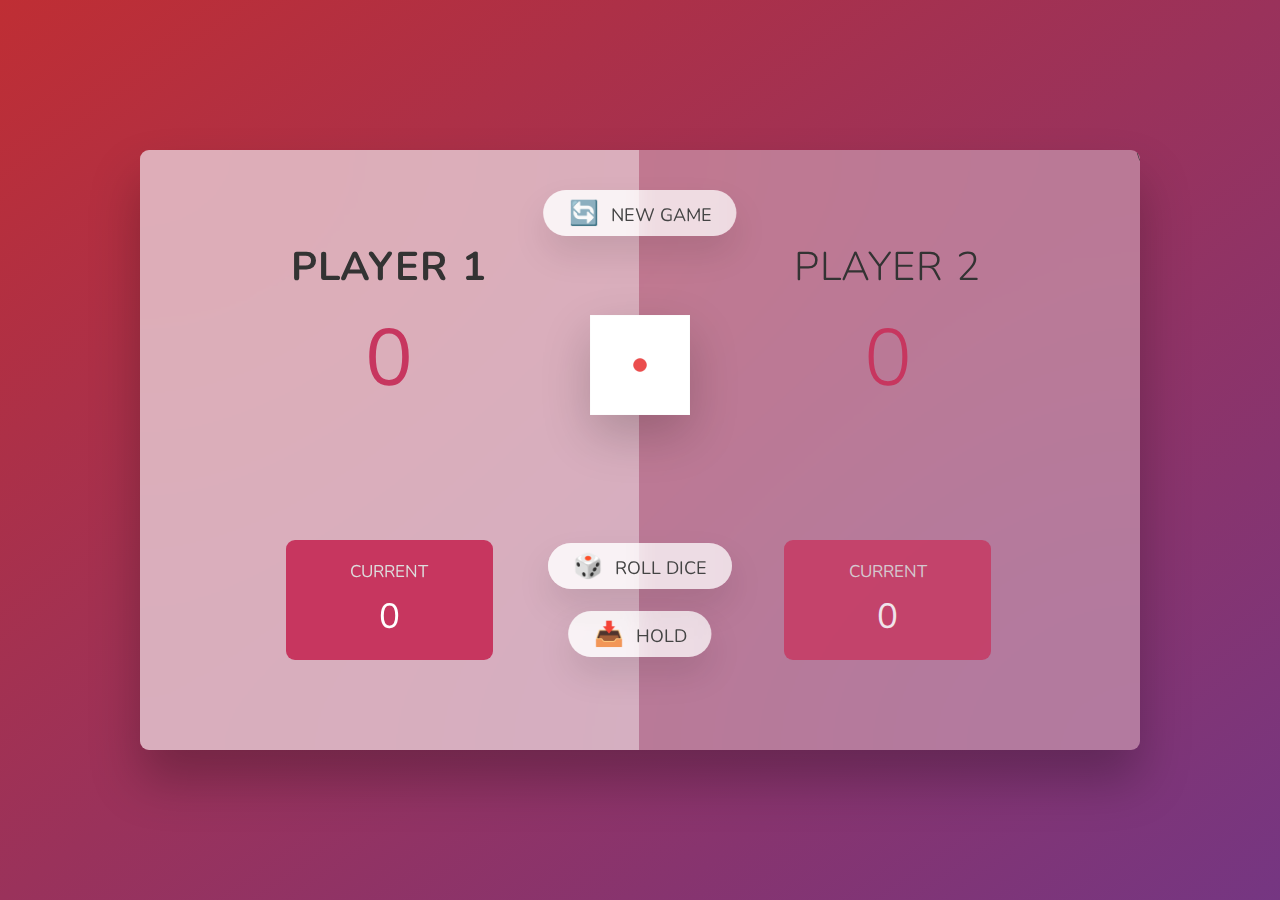
==== index.html @ 2d9cdad0 "fix:- Corrected the error where sum is added if die is rolled 1" ====
<!DOCTYPE html>
<html lang="en">
  <head>
    <meta charset="UTF-8" />
    <meta name="viewport" content="width=device-width, initial-scale=1.0" />
    <meta http-equiv="X-UA-Compatible" content="ie=edge" />
    <link rel="stylesheet" href="style.css" />
    <title>Pig Game</title>
  </head>
  <body>
    <main>
      <section class="player player--0 player--active">
        <h2 class="name" id="name--0">Player 1</h2>
        <p class="score" id="score--0">0</p>
        <div class="current">
          <p class="current-label">Current</p>
          <p class="current-score" id="current--0">0</p>
        </div>
      </section>
      <section class="player player--1">
        <h2 class="name" id="name--1">Player 2</h2>
        <p class="score" id="score--1">0</p>
        <div class="current">
          <p class="current-label">Current</p>
          <p class="current-score" id="current--1">0</p>
        </div>
      </section>

      <img src="dice-1.png" alt="Playing dice" class="dice" id="dice-img" />
      <button class="btn btn--new" onclick="restart()">🔄 New game</button>

      <button class="btn btn--roll" onclick="randomNumber()">
        🎲 Roll dice
      </button>
      <button class="btn btn--hold" onclick="HoldCurrentStored()">
        📥 Hold
      </button>
      \
    </main>
    <script src="script.js"></script>
  </body>
</html>
---- style.css ----
@import url('https://fonts.googleapis.com/css2?family=Nunito&display=swap');
/* dev-commit */
* {
  margin: 0;
  padding: 0;
  box-sizing: inherit;
}

html {
  font-size: 62.5%;
  box-sizing: border-box;
}

body {
  font-family: 'Nunito', sans-serif;
  font-weight: 400;
  height: 100vh;
  color: #333;
  background-image: linear-gradient(to top left, #753682 0%, #bf2e34 100%);
  display: flex;
  align-items: center;
  justify-content: center;
}

/* LAYOUT */
main {
  position: relative;
  width: 100rem;
  height: 60rem;
  background-color: rgba(255, 255, 255, 0.35);
  backdrop-filter: blur(200px);
  filter: blur();
  box-shadow: 0 3rem 5rem rgba(0, 0, 0, 0.25);
  border-radius: 9px;
  overflow: hidden;
  display: flex;
}

.player {
  flex: 50%;
  padding: 9rem;
  display: flex;
  flex-direction: column;
  align-items: center;
  transition: all 0.75s;
}

/* ELEMENTS */
.name {
  position: relative;
  font-size: 4rem;
  text-transform: uppercase;
  letter-spacing: 1px;
  word-spacing: 2px;
  font-weight: 300;
  margin-bottom: 1rem;
}

.score {
  font-size: 8rem;
  font-weight: 300;
  color: #c7365f;
  margin-bottom: auto;
}

.player--active {
  background-color: rgba(255, 255, 255, 0.4);
}
.player--active .name {
  font-weight: 700;
}
.player--active .score {
  font-weight: 400;
}

.player--active .current {
  opacity: 1;
}

.current {
  background-color: #c7365f;
  opacity: 0.8;
  border-radius: 9px;
  color: #fff;
  width: 65%;
  padding: 2rem;
  text-align: center;
  transition: all 0.75s;
}

.current-label {
  text-transform: uppercase;
  margin-bottom: 1rem;
  font-size: 1.7rem;
  color: #ddd;
}

.current-score {
  font-size: 3.5rem;
}

/* ABSOLUTE POSITIONED ELEMENTS */
.btn {
  position: absolute;
  left: 50%;
  transform: translateX(-50%);
  color: #444;
  background: none;
  border: none;
  font-family: inherit;
  font-size: 1.8rem;
  text-transform: uppercase;
  cursor: pointer;
  font-weight: 400;
  transition: all 0.2s;

  background-color: white;
  background-color: rgba(255, 255, 255, 0.6);
  backdrop-filter: blur(10px);

  padding: 0.7rem 2.5rem;
  border-radius: 50rem;
  box-shadow: 0 1.75rem 3.5rem rgba(0, 0, 0, 0.1);
}

.btn::first-letter {
  font-size: 2.4rem;
  display: inline-block;
  margin-right: 0.7rem;
}

.btn--new {
  top: 4rem;
}
.btn--roll {
  top: 39.3rem;
}
.btn--hold {
  top: 46.1rem;
}

.btn:active {
  transform: translate(-50%, 3px);
  box-shadow: 0 1rem 2rem rgba(0, 0, 0, 0.15);
}

.btn:focus {
  outline: none;
}

.dice {
  position: absolute;
  left: 50%;
  top: 16.5rem;
  transform: translateX(-50%);
  height: 10rem;
  box-shadow: 0 2rem 5rem rgba(0, 0, 0, 0.2);
}

.player--winner {
  background-color: #2f2f2f;
}

.player--winner .name {
  font-weight: 700;
  color: #c7365f;
}
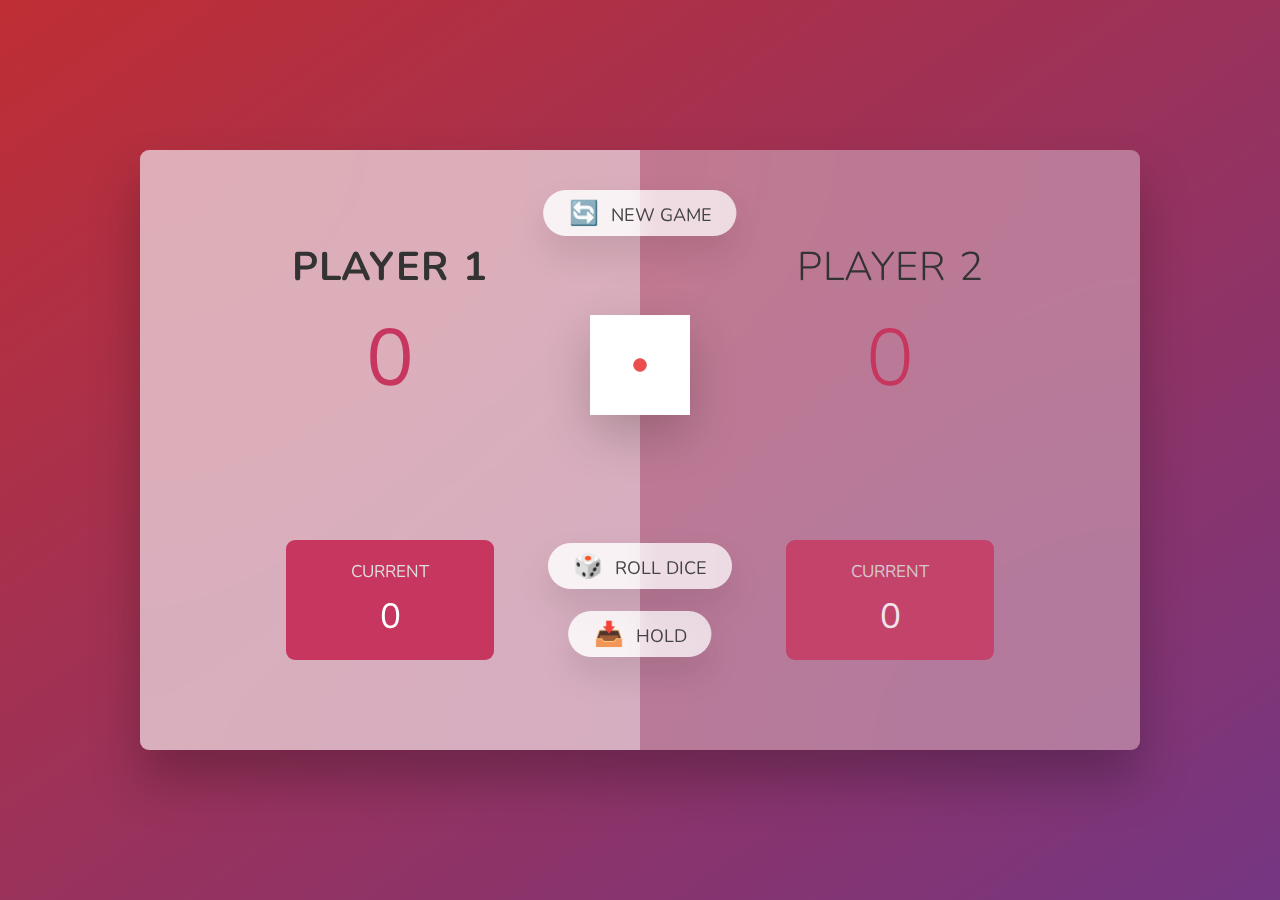
==== commit 3e4625b7: "Feat The colour of the player will be changed when the hold button is clicked and when 1 is rolled" ====
--- a/index.html
+++ b/index.html
@@ -35,7 +35,6 @@
       <button class="btn btn--hold" onclick="HoldCurrentStored()">
         📥 Hold
       </button>
-      \
     </main>
     <script src="script.js"></script>
   </body>
--- a/style.css
+++ b/style.css
@@ -64,7 +64,7 @@
 }
 
 .player--active {
-  background-color: rgba(255, 255, 255, 0.4);
+  background-color:rgba(255, 255, 255, 0.4);
 }
 .player--active .name {
   font-weight: 700;
@@ -165,3 +165,4 @@
   font-weight: 700;
   color: #c7365f;
 }
+
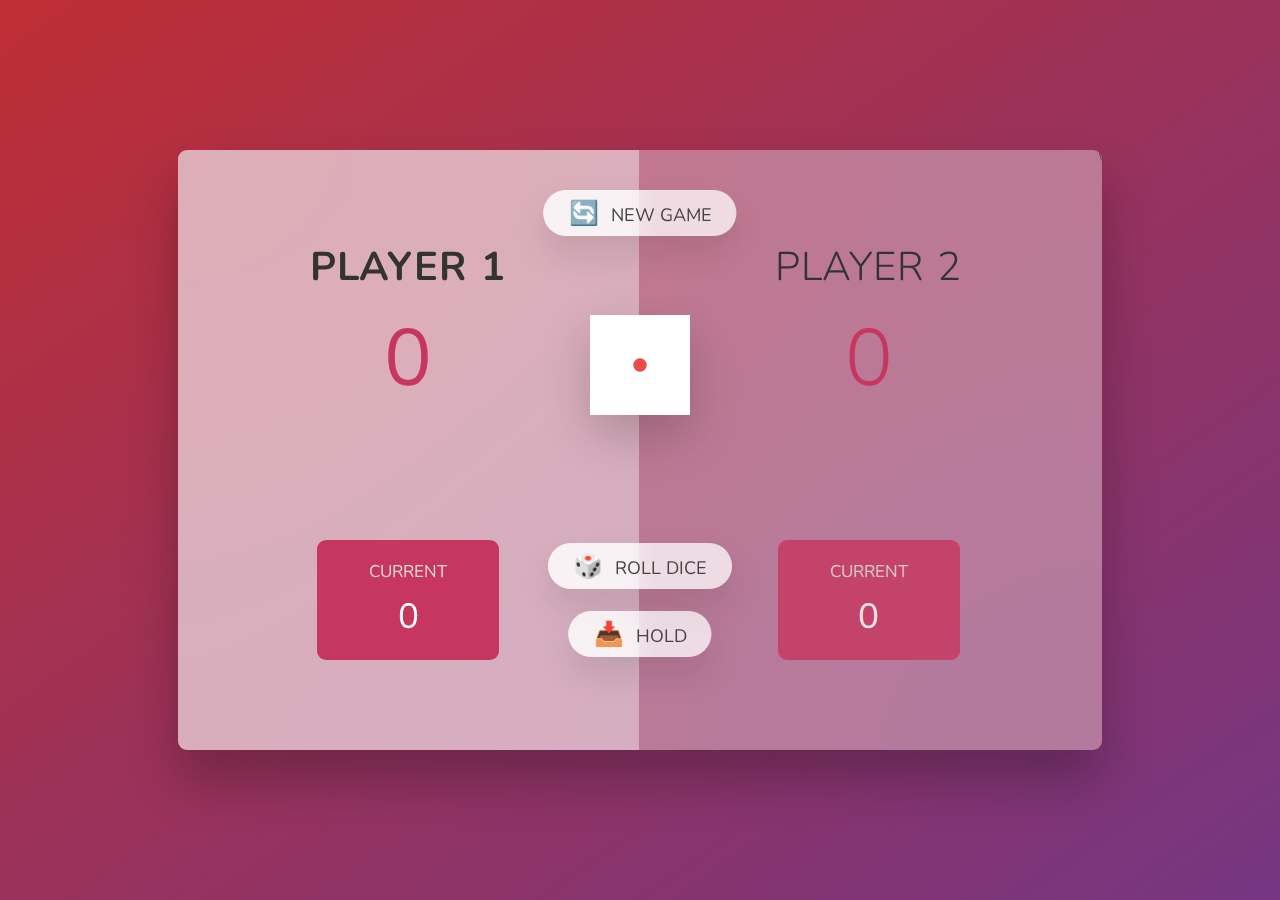
==== commit 47b06089: "feat-added progress bar" ====
--- a/index.html
+++ b/index.html
@@ -8,6 +8,9 @@
     <title>Pig Game</title>
   </head>
   <body>
+    <section class="player--0 progressbar">
+      <div class="progress" id="progress-bar-0"></div>
+    </section>
     <main>
       <section class="player player--0 player--active">
         <h2 class="name" id="name--0">Player 1</h2>
@@ -35,7 +38,11 @@
       <button class="btn btn--hold" onclick="HoldCurrentStored()">
         📥 Hold
       </button>
+      \
     </main>
+    <section class="player--1 progressbar">
+      <div class="progress" id="progress-bar-1"></div>
+    </section>
     <script src="script.js"></script>
   </body>
 </html>
--- a/style.css
+++ b/style.css
@@ -62,9 +62,45 @@
   color: #c7365f;
   margin-bottom: auto;
 }
+.progressbar {
+  width: 15%;
+  height: 100%;
+  display: flex;
+  align-items: flex-end;
+}
+.progress {
+  width: 100%;
+  background-color: #f47c7c;
+  height: 0%;
+  transition: height 0.7s ease-in-out;
+}
+
+@keyframes wave {
+  0%,
+  100% {
+    height: 2%; /* Set the minimum height of the wave */
+  }
+  50% {
+    height: 5%; /* Set the maximum height of the wave */
+  }
+}
+#progress-bar-0 {
+  width: 15%;
+  height: 0%;
+  position: absolute;
+  left: 0;
+}
+
+#progress-bar-1 {
+  width: 14%;
+  height: 0%;
+  position: absolute;
+  right: 0;
+  z-index: -5;
+}
 
 .player--active {
-  background-color:rgba(255, 255, 255, 0.4);
+  background-color: rgba(255, 255, 255, 0.4);
 }
 .player--active .name {
   font-weight: 700;
@@ -165,4 +201,3 @@
   font-weight: 700;
   color: #c7365f;
 }
-
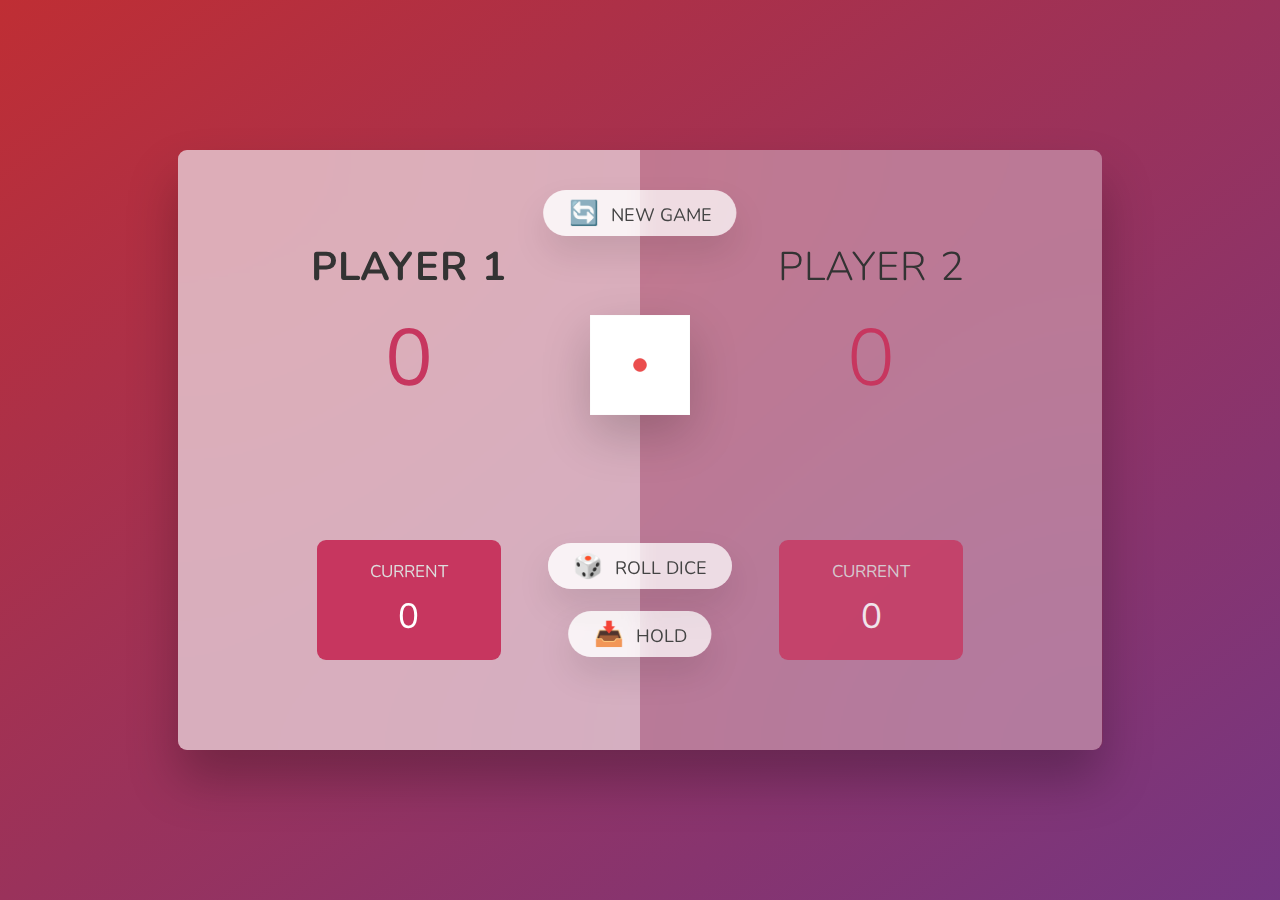
==== commit 8228767a: "feat:- added transition, login and progress bar" ====
--- a/index.html
+++ b/index.html
@@ -38,7 +38,6 @@
       <button class="btn btn--hold" onclick="HoldCurrentStored()">
         📥 Hold
       </button>
-      \
     </main>
     <section class="player--1 progressbar">
       <div class="progress" id="progress-bar-1"></div>
--- a/style.css
+++ b/style.css
@@ -62,6 +62,8 @@
   color: #c7365f;
   margin-bottom: auto;
 }
+
+
 .progressbar {
   width: 15%;
   height: 100%;
@@ -75,15 +77,6 @@
   transition: height 0.7s ease-in-out;
 }
 
-@keyframes wave {
-  0%,
-  100% {
-    height: 2%; /* Set the minimum height of the wave */
-  }
-  50% {
-    height: 5%; /* Set the maximum height of the wave */
-  }
-}
 #progress-bar-0 {
   width: 15%;
   height: 0%;
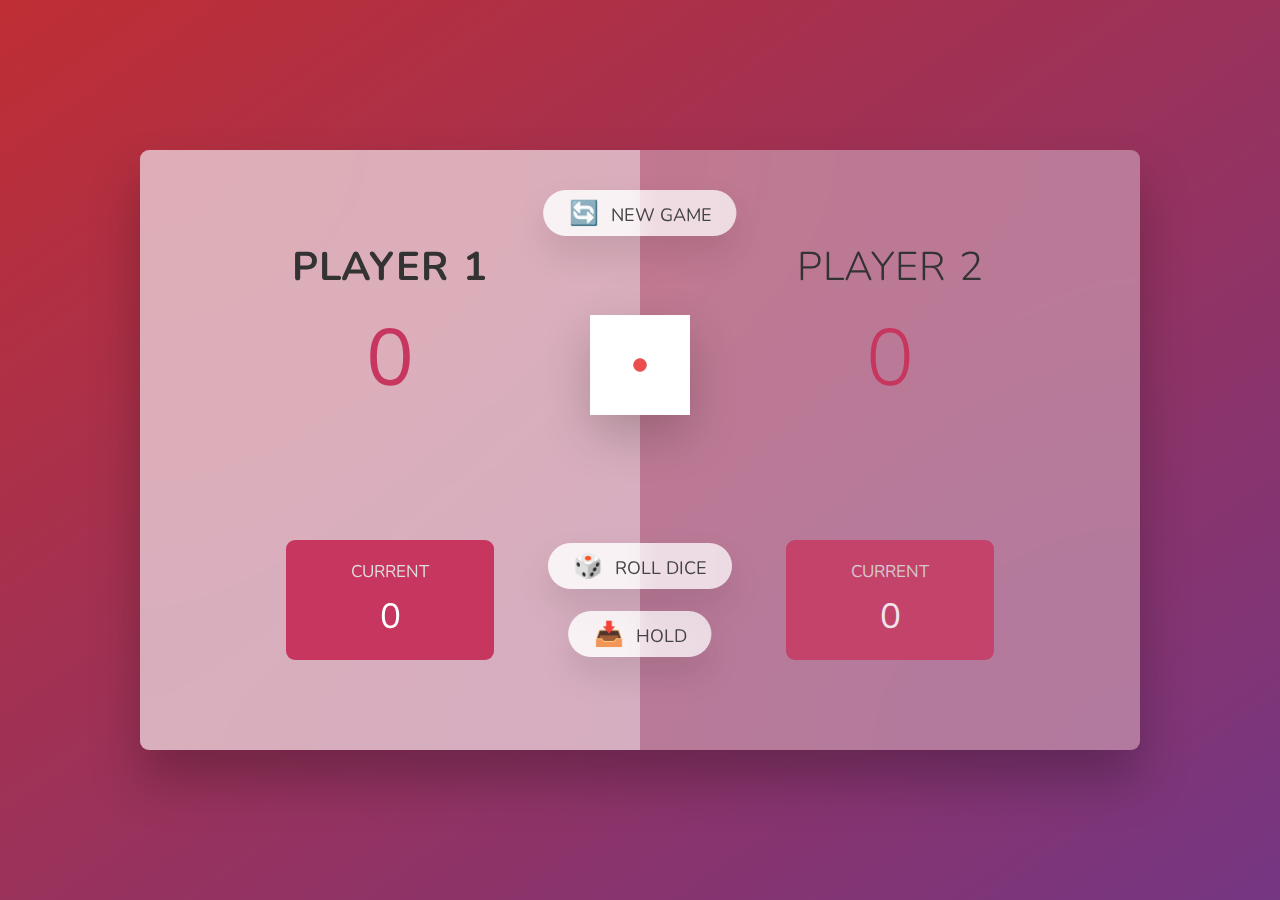
==== commit 0bd8c16f: "fix:- corrected some errors related to coloring" ====
--- a/index.html
+++ b/index.html
@@ -8,9 +8,9 @@
     <title>Pig Game</title>
   </head>
   <body>
-    <section class="player--0 progressbar">
+    <!-- <section class="player--0 progressbar">
       <div class="progress" id="progress-bar-0"></div>
-    </section>
+    </section> -->
     <main>
       <section class="player player--0 player--active">
         <h2 class="name" id="name--0">Player 1</h2>
@@ -39,9 +39,9 @@
         📥 Hold
       </button>
     </main>
-    <section class="player--1 progressbar">
+    <!-- <section class="player--1 progressbar">
       <div class="progress" id="progress-bar-1"></div>
-    </section>
+    </section> -->
     <script src="script.js"></script>
   </body>
 </html>
--- a/style.css
+++ b/style.css
@@ -69,6 +69,7 @@
   height: 100%;
   display: flex;
   align-items: flex-end;
+  
 }
 .progress {
   width: 100%;
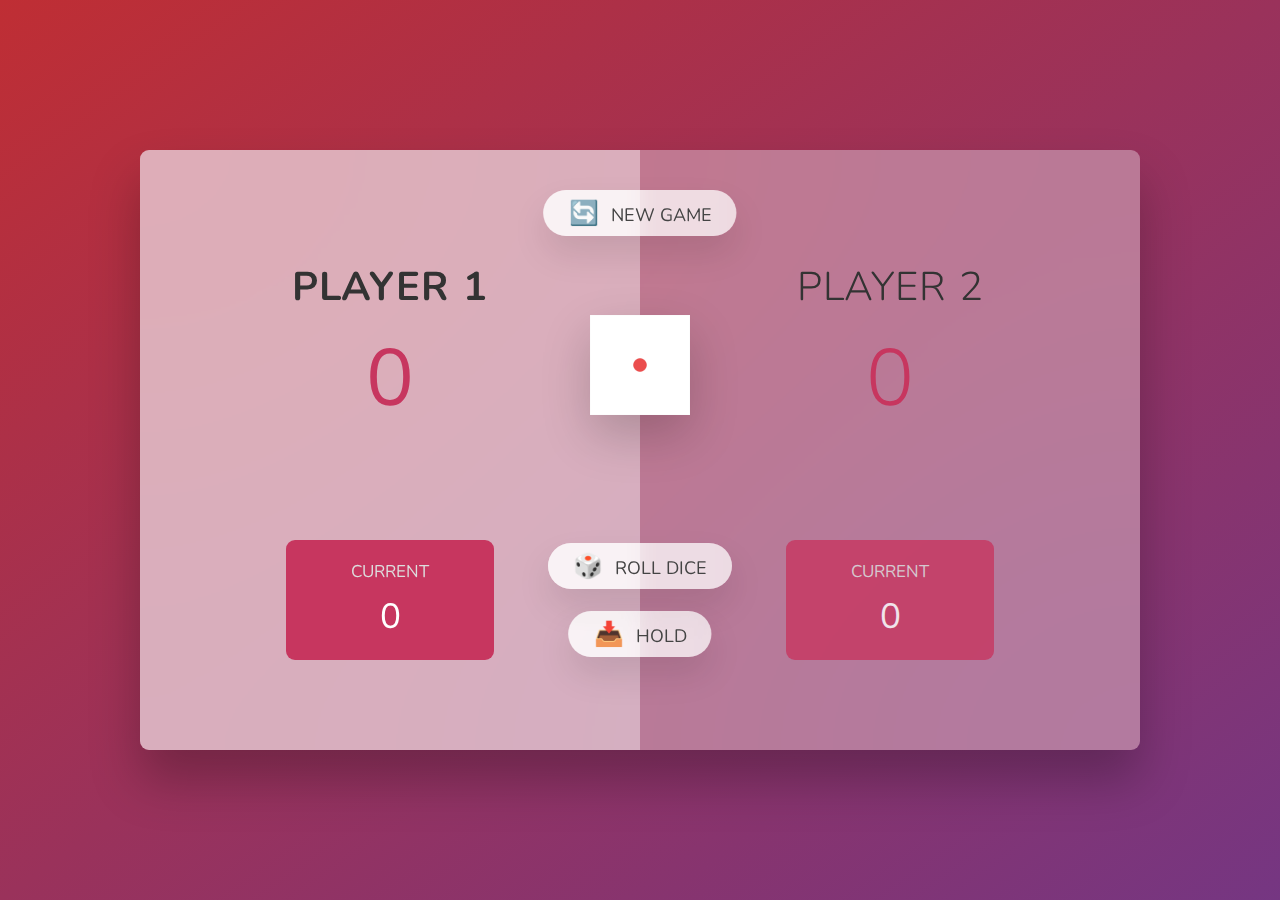
==== commit c80012c9: "feat:-added functionality of declaring winner!" ====
--- a/index.html
+++ b/index.html
@@ -13,6 +13,7 @@
     </section> -->
     <main>
       <section class="player player--0 player--active">
+        <h1 id="winnerAnnouncement0"> </h1>
         <h2 class="name" id="name--0">Player 1</h2>
         <p class="score" id="score--0">0</p>
         <div class="current">
@@ -21,6 +22,7 @@
         </div>
       </section>
       <section class="player player--1">
+        <h1 id="winnerAnnouncement1"> </h1>
         <h2 class="name" id="name--1">Player 2</h2>
         <p class="score" id="score--1">0</p>
         <div class="current">
--- a/style.css
+++ b/style.css
@@ -195,3 +195,12 @@
   font-weight: 700;
   color: #c7365f;
 }
+
+#winnerAnnouncement0{
+  color:white;
+  margin-bottom: 20px;
+}
+#winnerAnnouncement1{
+  color:white;
+  margin-bottom: 20px;
+}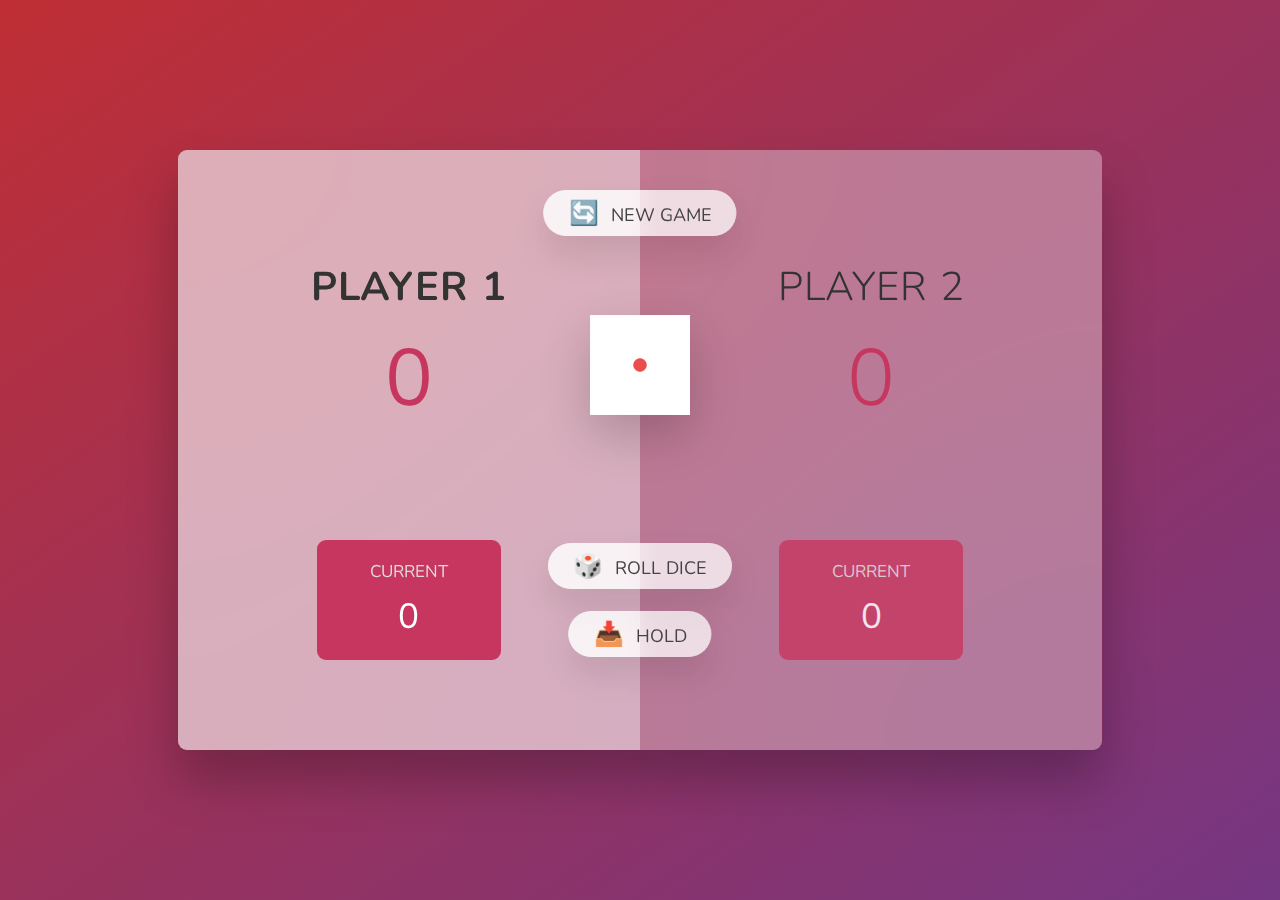
==== commit 033f8be3: "fix:added progress bar" ====
--- a/index.html
+++ b/index.html
@@ -8,12 +8,12 @@
     <title>Pig Game</title>
   </head>
   <body>
-    <!-- <section class="player--0 progressbar">
+    <div class="player-0 progressbar">
       <div class="progress" id="progress-bar-0"></div>
-    </section> -->
+    </div>
     <main>
       <section class="player player--0 player--active">
-        <h1 id="winnerAnnouncement0"> </h1>
+        <h1 id="winnerAnnouncement0"></h1>
         <h2 class="name" id="name--0">Player 1</h2>
         <p class="score" id="score--0">0</p>
         <div class="current">
@@ -22,7 +22,7 @@
         </div>
       </section>
       <section class="player player--1">
-        <h1 id="winnerAnnouncement1"> </h1>
+        <h1 id="winnerAnnouncement1"></h1>
         <h2 class="name" id="name--1">Player 2</h2>
         <p class="score" id="score--1">0</p>
         <div class="current">
@@ -41,9 +41,9 @@
         📥 Hold
       </button>
     </main>
-    <!-- <section class="player--1 progressbar">
+    <div class="player-1 progressbar">
       <div class="progress" id="progress-bar-1"></div>
-    </section> -->
+    </div>
     <script src="script.js"></script>
   </body>
 </html>
--- a/style.css
+++ b/style.css
@@ -63,13 +63,11 @@
   margin-bottom: auto;
 }
 
-
 .progressbar {
   width: 15%;
   height: 100%;
   display: flex;
   align-items: flex-end;
-  
 }
 .progress {
   width: 100%;
@@ -196,11 +194,11 @@
   color: #c7365f;
 }
 
-#winnerAnnouncement0{
-  color:white;
+#winnerAnnouncement0 {
+  color: white;
   margin-bottom: 20px;
 }
-#winnerAnnouncement1{
-  color:white;
+#winnerAnnouncement1 {
+  color: white;
   margin-bottom: 20px;
-}+}
